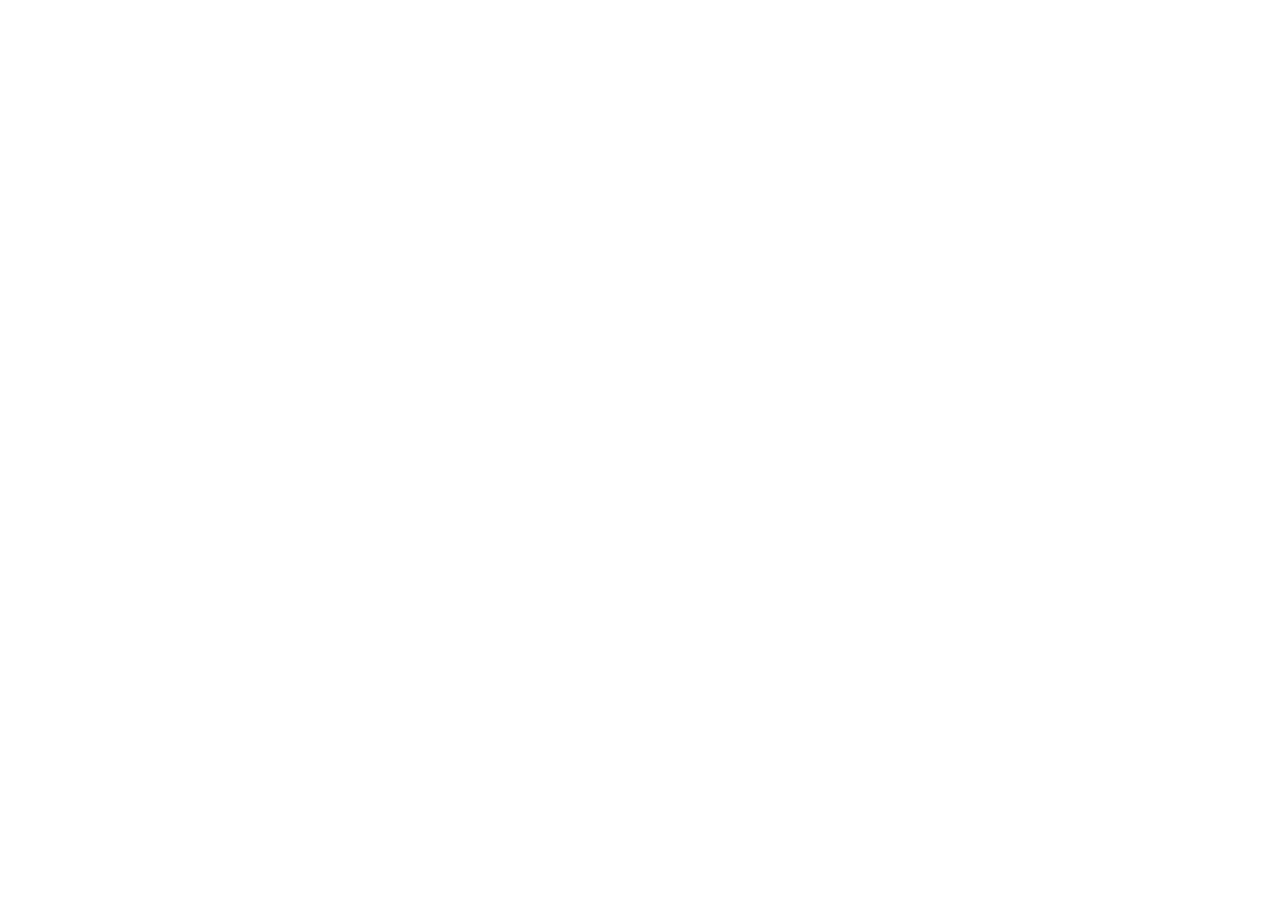
==== index.html @ 3a43a958 "Init : création du dépôt, arborescence des fichiers et structure HTML de base" ====
<!DOCTYPE html>
<html lang="fr">
<head> 
<meta charset="UTF-8"> 
<meta name="viewport" content="width=device-width, initial-scale=1.0"> 
<title>AfriTalent — Accueil</title> 
<!-- Bootstrap 5 via CDN : feuille de style --> 
<link 
href="https://cdn.jsdelivr.net/npm/bootstrap@5.3.0/dist/css/bootstrap.min.css" 
rel="stylesheet"> 
<!-- Votre feuille de style personnelle --> 
<link rel="stylesheet" href="css/style.css">
</head>
<body> 
<!-- Le contenu de la page sera ajoute ici --> 
<!-- Bootstrap 5 via CDN : script JavaScript --> 
<script 
src="https://cdn.jsdelivr.net/npm/bootstrap@5.3.0/dist/js/bootstrap.bundle.min.js"
></script> 
<!-- Votre script JavaScript --> 
<script src="js/main.js"></script>
</body>
</html>
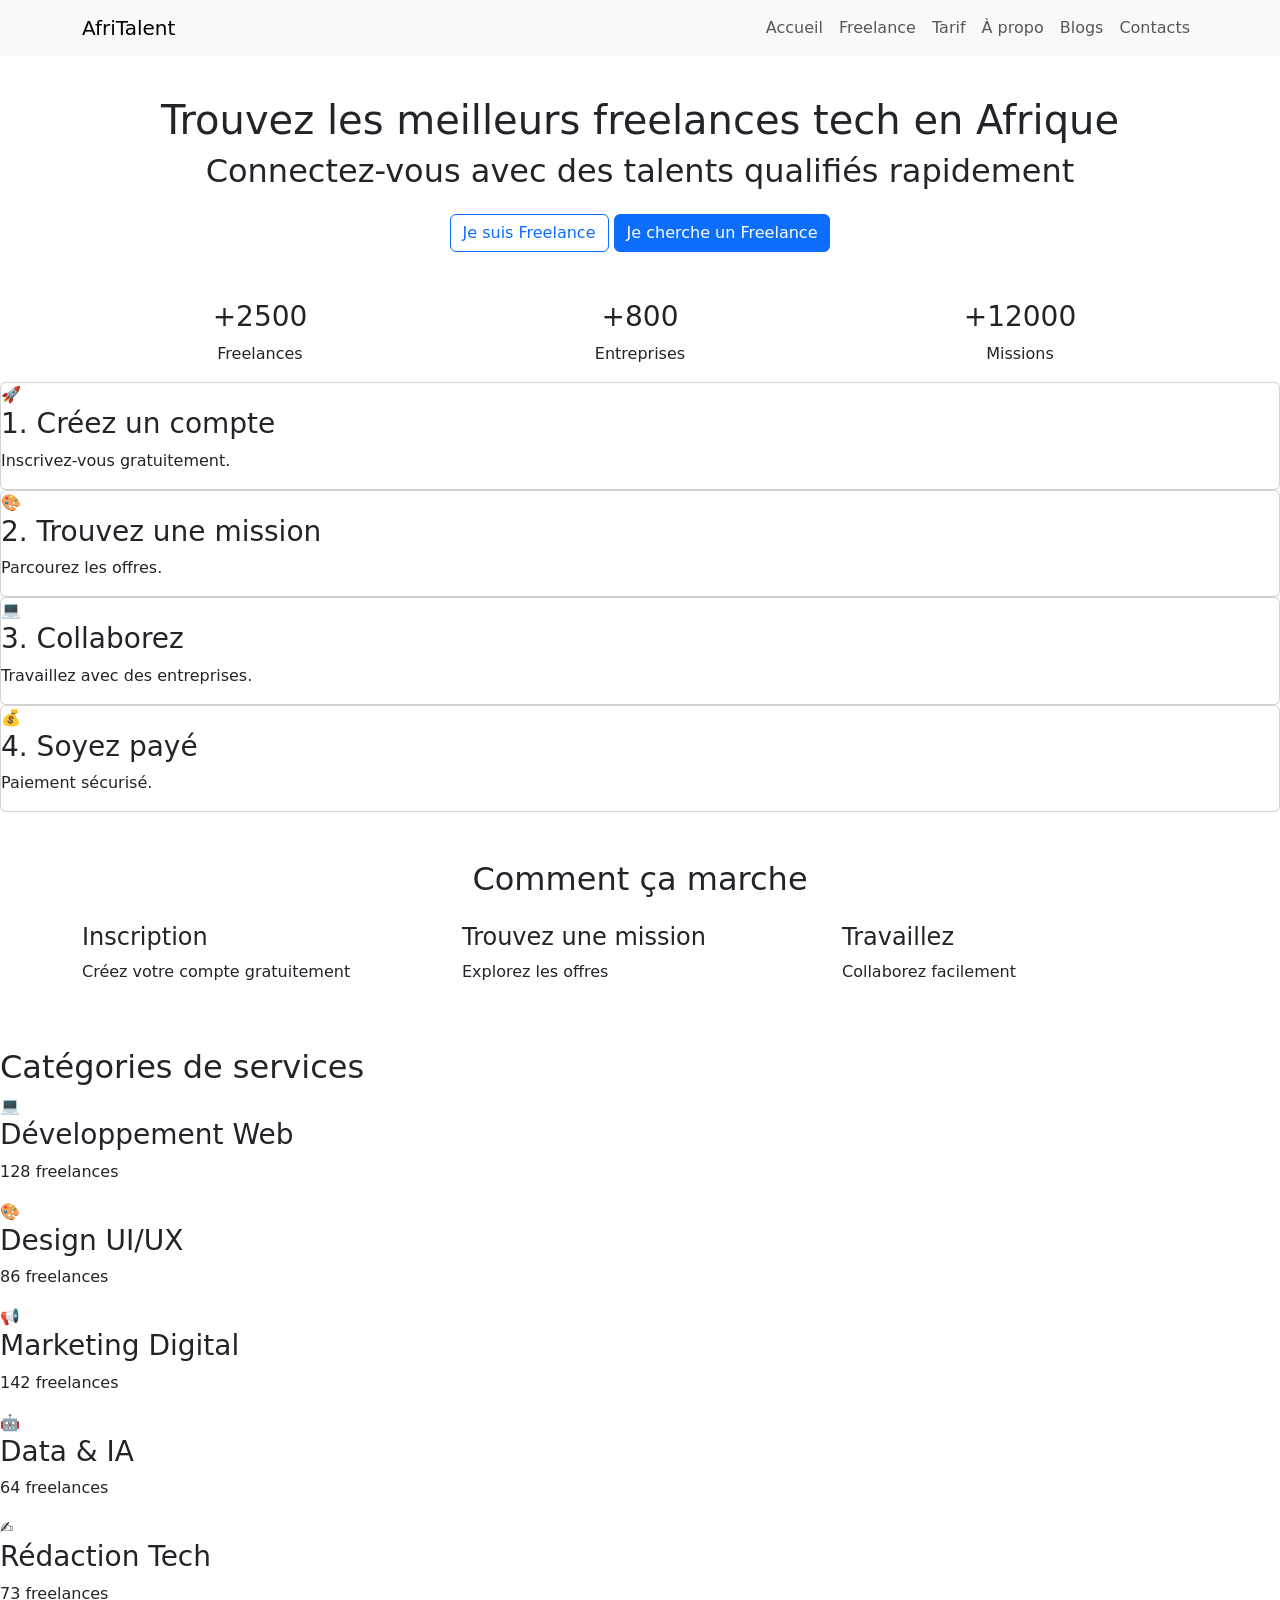
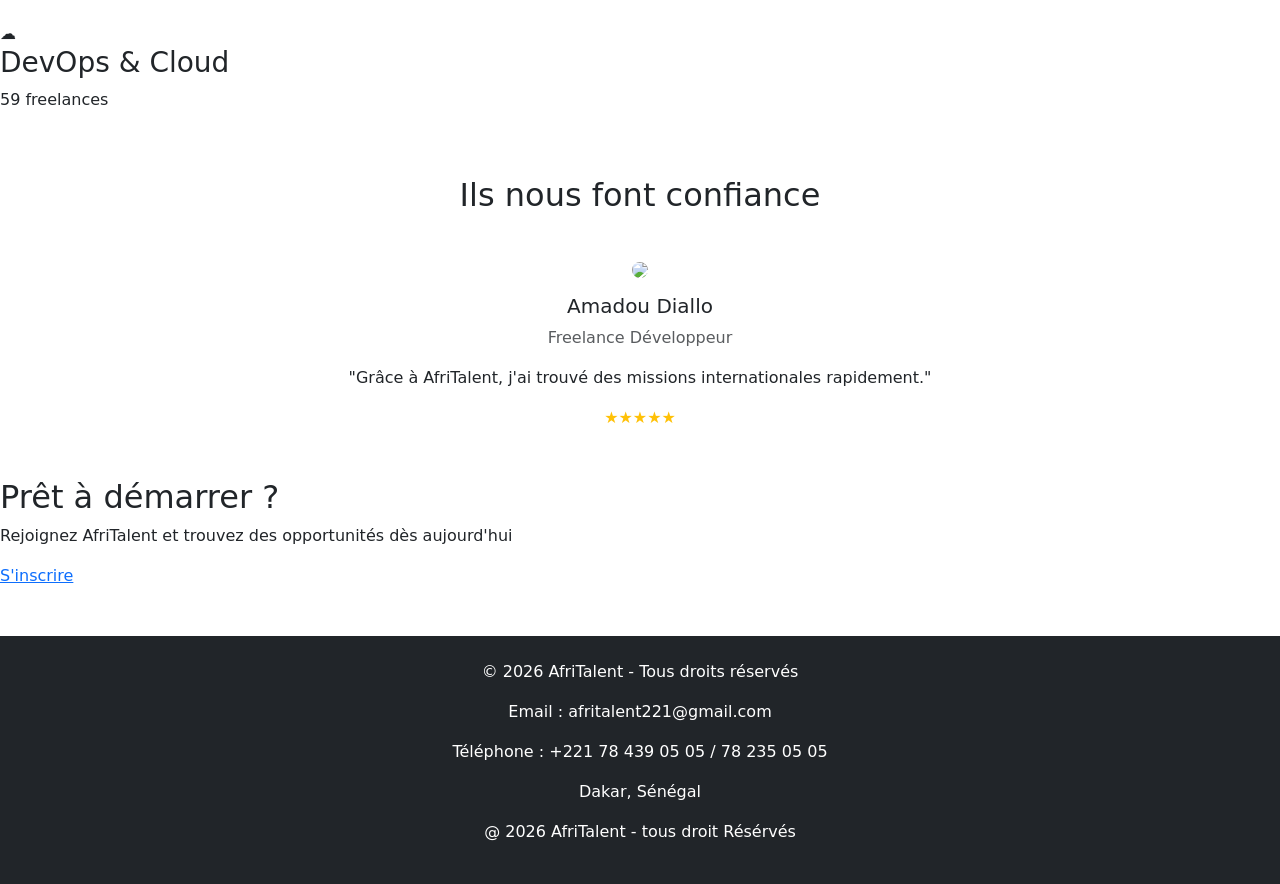
==== commit 9e6ba32a: "HTML : structure complète des 5 pages avec sections et contenu texte" ====
--- a/index.html
+++ b/index.html
@@ -13,6 +13,246 @@
 </head>
 <body> 
 <!-- Le contenu de la page sera ajoute ici --> 
+    <!-- HEADER -->
+    <header>
+        <nav class="navbar navbar-expand-lg navbar-light bg-light fixed-top">
+            <div class="container">
+                <a class="navbar-brand" href="index.html">AfriTalent</a>
+
+                <button class="navbar-toggler" type="button" data-bs-toggle="collapse" data-bs-target="#menu">
+                    <span class="navbar-toggler-icon"></span>
+                </button>
+
+                <div class="collapse navbar-collapse" id="menu">
+                    <ul class="navbar-nav ms-auto">
+                        <li class="nav-item"><a class="nav-link" href="index.html">Accueil</a></li>
+                        <li class="nav-item"><a class="nav-link" href="freelances.html">Freelance</a></li>
+                        <li class="nav-item"><a class="nav-link" href="tarifs.html">Tarif</a></li>
+                        <li class="nav-item"><a class="nav-link" href="about.html">À propo</a></li>
+                        <li class="nav-item"><a class="nav-link" href="">Blogs</a></li>
+                        <li class="nav-item"><a class="nav-link" href="contact.html">Contacts</a></li>
+                    </ul>
+                </div>
+            </div>
+        </nav>
+    </header>
+
+ 
+    <!-- MAIN -->
+     <!-- MAIN -->
+<main class="mt-5 pt-5">
+
+            <!-- HERO -->
+            <section class="hero text-center">
+            <div class="container">
+
+            <h1>Trouvez les meilleurs freelances tech en Afrique</h1>
+            <h2>Connectez-vous avec des talents qualifiés rapidement</h2>
+
+            <div class="mt-4">
+            <button class="btn btn-outline-primary">Je suis Freelance</button>
+            <button class="btn btn-primary">Je cherche un Freelance</button>
+            </div>
+
+            <!-- Compteurs -->
+            <div class="row mt-5">
+            <div class="col">
+            <h3 class="counter" data-target="2500">+2500</h3>
+            <p>Freelances</p>
+            </div>
+
+            <div class="col">
+            <h3 class="counter" data-target="800">+800</h3>
+            <p>Entreprises</p>
+            </div>
+
+            <div class="col">
+            <h3 class="counter" data-target="12000">+12000</h3>
+            <p>Missions</p>
+            </div>
+            </div>
+
+            </div>
+            </section>
+
+<section class="bento-grid">
+    
+                <div class="card card-1">
+                    
+                    <div class="icon">🚀</div>
+                    <h3>1. Créez un compte</h3>
+                    <p>Inscrivez-vous gratuitement.</p>
+                </div>
+
+                <div class="card card-2">
+                    <div class="icon">🎨</div>
+                    <h3>2. Trouvez une mission</h3>
+                    <p>Parcourez les offres.</p>
+                </div>
+
+                <div class="card card-3">
+                    <div class="icon">💻</div>
+                    <h3>3. Collaborez</h3>
+                    <p>Travaillez avec des entreprises.</p>
+                </div>
+
+                <div class="card card-4">
+                    <div class="icon">💰</div>
+                    <h3>4. Soyez payé</h3>
+                    <p>Paiement sécurisé.</p>
+                </div>
+
+                </section>
+
+<!-- COMMENT ÇA MARCHE -->
+<section class="container py-5">
+<h2 class="text-center mb-4">Comment ça marche</h2>
+         
+                        <div class="row">
+                            <div class="col-md-4">
+                            <h4>Inscription</h4>
+                            <p>Créez votre compte gratuitement</p>
+                        </div>
+
+                        <div class="col-md-4">
+                            <h4>Trouvez une mission</h4>
+                            <p>Explorez les offres</p>
+                        </div>
+
+                        <div class="col-md-4">
+                            <h4>Travaillez</h4>
+                            <p>Collaborez facilement</p>
+                        </div>
+                            </div>
+                            </section>
+                                        
+                            </main>
+
+                            <!-- Catégorie -->
+        <section class="categories">
+                <h2>Catégories de services</h2>
+                <div class="cards">
+
+                    <div class="card-services">
+                    <div class="icon">💻</div>
+                    <h3>Développement Web</h3>
+                    <p>128 freelances</p>
+                    </div>
+
+                    <div class="card-services">
+                    <div class="icon">🎨</div>
+                    <h3>Design UI/UX</h3>
+                    <p>86 freelances</p>
+                    </div>
+
+                    <div class="card-services">
+                    <div class="icon">📢</div>
+                    <h3>Marketing Digital</h3>
+                    <p>142 freelances</p>
+                    </div>
+
+                    <div class="card-services">
+                    <div class="icon">🤖</div>
+                    <h3>Data & IA</h3>
+                    <p>64 freelances</p>
+                    </div>
+
+                <div class="card-services">
+                        <div class="icon">✍️</div>
+                    <h3>Rédaction Tech</h3>
+                    <p>73 freelances</p>
+                    </div>
+
+                <div class="card-services">
+                    <div class="icon">☁️</div>
+                    <h3>DevOps & Cloud</h3>
+                    <p>59 freelances</p>
+                    </div>
+
+                </div>
+</section>
+
+            <section class="container py-5">
+  <h2 class="text-center mb-5">Ils nous font confiance</h2>
+
+  <div id="carouselTemoignages" class="carousel slide" data-bs-ride="carousel">
+
+    <div class="carousel-inner">
+
+      <!-- Témoignage 1 -->
+      <div class="carousel-item active text-center">
+        <img src="https://randomuser.me/api/portraits/men/32.jpg" class="rounded-circle mb-3" width="80">
+        <h5>Amadou Diallo</h5>
+        <p class="text-muted">Freelance Développeur</p>
+
+        <p>"Grâce à AfriTalent, j'ai trouvé des missions internationales rapidement."</p>
+
+        <div class="stars text-warning">
+          ★★★★★
+        </div>
+      </div>
+
+      <!-- Témoignage 2 -->
+       
+      <div class="carousel-item text-center">
+        <img src="https://randomuser.me/api/portraits/women/44.jpg" class="rounded-circle mb-3" width="80">
+        <h5>Fatou Ndiaye</h5>
+        <p class="text-muted">CEO Startup</p>
+
+        <p>"Une plateforme simple et efficace pour recruter des talents qualifiés."</p>
+
+        <div class="stars text-warning">
+          ★★★★☆
+        </div>
+      </div>
+
+        <!-- Témoignage 3 -->
+      <div class="carousel-item text-center">
+        <img src="https://randomuser.me/api/portraits/men/65.jpg" class="rounded-circle mb-3" width="80">
+        <h5>Ibrahim Sow</h5>
+        <p class="text-muted">Designer UI/UX</p>
+
+        <p>"J'ai pu collaborer avec des entreprises sérieuses et développer mon réseau."</p>
+
+        <div class="stars text-warning">
+          ★★★★★
+        </div>
+      </div>
+
+    </div>
+
+   
+  </div>
+
+    
+</section>
+
+    
+
+            <section class="cta">
+  <div class="contenu">
+    <h2>Prêt à démarrer ?</h2>
+    <p>Rejoignez AfriTalent et trouvez des opportunités dès aujourd'hui</p>
+    <a href="#" class="btn-cta">S'inscrire</a>
+  </div>
+</section>
+
+
+    <!-- FOOTER -->
+    <footer class="bg-dark text-white mt-5 p-4 text-center">
+        <p>© 2026 AfriTalent - Tous droits réservés</p>
+        <div class="container footer-container">
+        	<P>Email : afritalent221@gmail.com</P>
+        	<P>Téléphone : +221 78 439 05 05 / 78 235 05 05</P>
+        	<P>Dakar, Sénégal</P>
+        	<P>@ 2026 AfriTalent - tous droit Résérvés</P>
+        </div>              
+        </footer>
+
+          <!-- Bootstrap JS -->
+    <script src="https://cdn.jsdelivr.net/npm/bootstrap@5.3.0/dist/js/bootstrap.bundle.min.js"></script>
+
+
 <!-- Bootstrap 5 via CDN : script JavaScript --> 
 <script 
 src="https://cdn.jsdelivr.net/npm/bootstrap@5.3.0/dist/js/bootstrap.bundle.min.js"
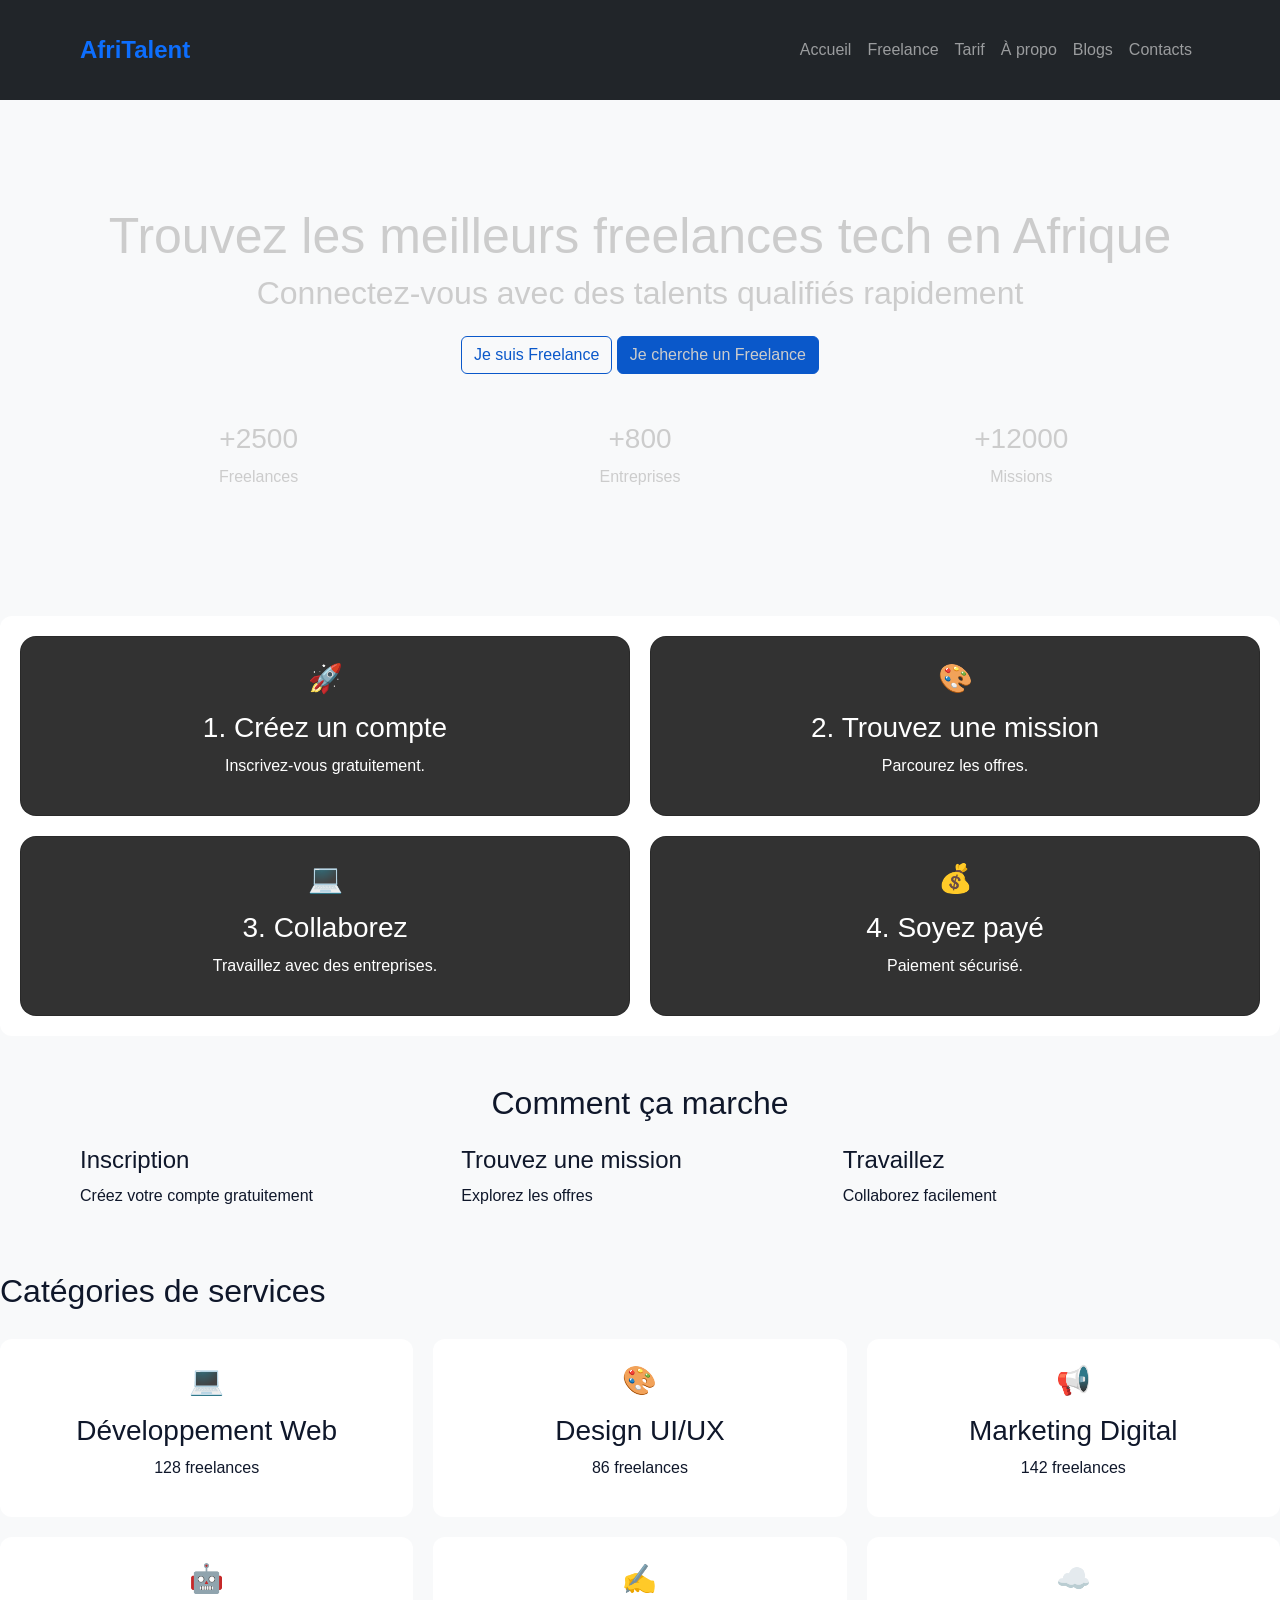
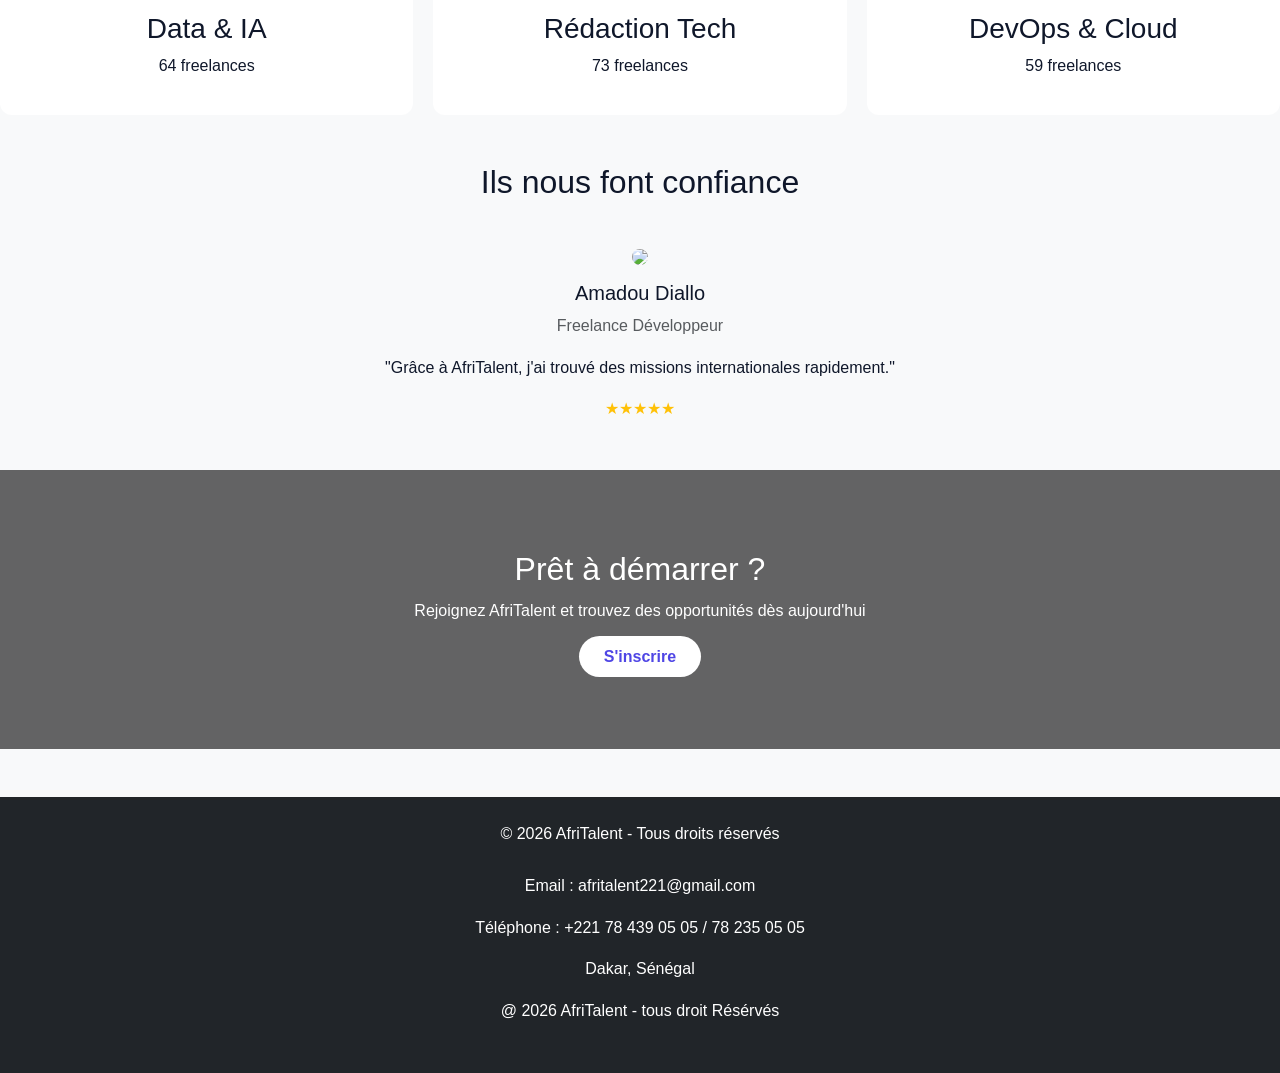
==== commit d7d3556b: "CSS : responsive design mobile et tablette, media queries" ====
--- a/index.html
+++ b/index.html
@@ -15,13 +15,18 @@
 <!-- Le contenu de la page sera ajoute ici --> 
     <!-- HEADER -->
     <header>
-        <nav class="navbar navbar-expand-lg navbar-light bg-light fixed-top">
+        <nav class="navbar navbar-expand-lg navbar-dark bg-dark fixed-top">
             <div class="container">
-                <a class="navbar-brand" href="index.html">AfriTalent</a>
-
-                <button class="navbar-toggler" type="button" data-bs-toggle="collapse" data-bs-target="#menu">
+                <a class="navbar-brand" href="#">AfriTalent</a>
+                    
+               <button class="navbar-toggler"
+                        type="button"
+                        data-bs-toggle="collapse"
+                        data-bs-target="#menu">
+
                     <span class="navbar-toggler-icon"></span>
-                </button>
+
+                </button> 
 
                 <div class="collapse navbar-collapse" id="menu">
                     <ul class="navbar-nav ms-auto">
@@ -38,12 +43,14 @@
     </header>
 
  
-    <!-- MAIN -->
+   
      <!-- MAIN -->
 <main class="mt-5 pt-5">
-
+    
             <!-- HERO -->
             <section class="hero text-center">
+               <section class="hero1">
+                <div class="banner">
             <div class="container">
 
             <h1>Trouvez les meilleurs freelances tech en Afrique</h1>
@@ -73,10 +80,12 @@
             </div>
 
             </div>
+        </section>
+        </div>
             </section>
 
 <section class="bento-grid">
-    
+       
                 <div class="card card-1">
                     
                     <div class="icon">🚀</div>
--- a/css/style.css
+++ b/css/style.css
@@ -0,0 +1,298 @@
+/* 1. Variables */
+:root {
+  --color-primary: #0d6efd;
+  --color-secondary: #6c757d;
+  --color-dark: #0f172a;
+  --color-light: #f8f9fa;
+  --color-accent: #22c55e;
+
+  --font-title: 'Poppins', sans-serif;
+  --font-body: 'Inter', sans-serif;
+
+  --spacing: 1rem;
+  --radius: 12px;
+  --transition: all 0.3s ease;
+}
+
+/* 2. Reset */
+* {
+  margin: 0;
+  padding: 0;
+  box-sizing: border-box;
+}
+
+/* 3. Base (body, textes) */
+body {
+  font-family: var(--font-body);
+  background-color: var(--color-light);
+  color: var(--color-dark);
+  line-height: 1.6;
+  
+}
+
+h1, h2, h3 {
+  font-family: var(--font-title);
+  
+}
+
+ /* 4. Navbar  */
+ .navbar {
+  transition: var(--transition);
+  padding: 1rem 2rem;
+}
+.navbar .navbar-brand {
+  font-size: 1.5rem;
+  font-weight: bold;
+  color: var(--color-primary);
+}
+
+.hero1 {
+  background-image: url('https://images.unsplash.com/photo-1521737604893-d14cc237f11d');
+  padding: 100px 20px;
+  background-size: cover;
+  background-position: center;
+  position: relative;
+  text-align: center;
+  color: white;
+  filter: brightness(80%);
+}
+.banner h1 {
+   color: white;
+    font-size: 50px;
+}
+/* Section avec image de fond */
+.cta {
+  background-image: url('https://images.unsplash.com/photo-1521737604893-d14cc237f11d');
+  background-size: cover;
+  background-position: center;
+  padding: 80px 20px;
+  position: relative;
+  text-align: center;
+  color: white;
+}
+
+/* Overlay sombre pour lire le texte */
+.cta::before {
+  content: "";
+  position: absolute;
+  top: 0;
+  left: 0;
+  width: 100%;
+  height: 100%;
+  background: rgba(0,0,0,0.6);
+}
+
+/* Contenu au-dessus de l’overlay */
+.contenu {
+  position: relative;
+  z-index: 1;
+}
+
+/* Titre */
+.cta h2 {
+  font-size: 2rem;
+  margin-bottom: 10px;
+}
+
+/* Texte */
+.cta p {
+  margin-bottom: 20px;
+}
+
+/* Bouton */
+.btn-cta {
+  background: white;
+  color: #4f46e5;
+  padding: 12px 25px;
+  text-decoration: none;
+  border-radius: 30px;
+  font-weight: bold;
+  transition: 0.3s;
+}
+
+.histoire{
+  display: flex;
+  justify-content: space-between;
+  align-items: center;
+  gap: 40px;
+  padding: 40px;
+}
+.texte{
+  width: 50%;
+}
+.col-md-6 {
+  width: 50%;
+  height: auto;
+  top: 0;
+  left: 0;
+  border-radius: 15px;
+}
+
+/* Effet au survol */
+.btn-cta:hover {
+  background: #4f46e5;
+  color: white;
+}
+.card:hover {
+  box-shadow: 
+    0 0 10px rgba(0, 0, 0, 0.5),
+    0 0 20px rgba(0, 0, 0, 0.4),
+    0 0 40px rgba(0, 0, 0, 0.3);
+}
+  
+/* Bento Grid */
+
+
+.bento-grid {
+  display: grid;
+  grid-template-columns: repeat(4, 1fr);
+  grid-auto-rows: 180px;
+  gap: 20px;
+  padding: 40px;
+  text-align: center;
+  padding: 20px;
+  background: white;
+  border-radius: 12px;
+  flex: 1 1 30%;     
+  flex-wrap: wrap;   
+}
+
+.bento-grid-1 {
+  display: grid;
+  grid-template-columns: repeat(6, 1fr);
+  grid-auto-rows: 180px;
+  gap: 20px;
+  padding: 40px;
+  text-align: center;
+  padding: 20px;
+  background: white;
+  border-radius: 12px;
+  flex: 1 1 30%;     
+  gap: 20px;
+  flex-wrap: wrap;   
+}
+
+/* Base card */
+.card {
+  background: #323232;
+  color: rgb(255, 255, 255);
+  border-radius: 16px;
+  padding: 20px;
+  position: relative;
+  overflow: hidden;
+  display: flex;
+  flex-direction: column;
+  justify-content: center;
+  
+}
+
+
+/* Icon */
+.icon {
+  font-size: 28px;
+  margin-bottom: 10px;
+}
+
+/* --- Bento layout (asymétrie) --- */
+.card-1 {
+  grid-column: span 2;
+}
+
+.card-2 {
+  grid-column: span 2;
+}
+
+.card-3 {
+  grid-column: span 2;
+}
+
+.card-4 {
+  grid-column: span 2;
+}
+.card-5{
+  grid-column: span 2;
+  background:#323232;
+  color: white;
+  border-radius:16px;
+  padding: 20px;
+  
+}
+  
+
+.card-6{
+  grid-column: span 2;
+  background:#323232;
+  color: white;
+  border-radius:16px;
+  padding: 20px;
+}
+
+.card-5:hover{
+  box-shadow: 
+    0 0 10px rgba(0, 0, 0, 0.5),
+    0 0 20px rgba(0, 0, 0, 0.4),
+    0 0 40px rgba(0, 0, 0, 0.3);
+}
+.card-6:hover{
+  box-shadow: 
+    0 0 10px rgba(0, 0, 0, 0.5),
+    0 0 20px rgba(0, 0, 0, 0.4),
+    0 0 40px rgba(0, 0, 0, 0.3);
+}
+
+
+
+.card-services:hover {
+ transform: translateY(-5px); /* effet de levée */
+  box-shadow: 0 15px 30px rgba(18, 2, 2, 0.4);
+  
+}
+.card-services {
+  text-align: center;
+  padding: 20px;
+  background: white;
+  border-radius: 12px;
+
+  flex: 1 1 30%;           
+}
+.categories{
+   display: flex;
+  gap: 20px;
+  flex-wrap: wrap;
+}
+.cards{
+  display: flex;           
+  gap: 20px;
+  flex-wrap: wrap;
+}
+
+
+button {
+  background-color: gray;
+  color: white;
+}
+
+button:hover {
+  background-color: rgb(7, 91, 128);
+}
+
+/* Mobile */
+@media screen and (max-width: 767px) {
+    .container {
+        padding: 30px;
+    }
+}
+
+/* Tablette */
+@media screen and (min-width: 768px) and (max-width: 1199px) {
+    .container {
+        padding: 30px;
+    }  
+}
+
+/* Desktop */
+@media screen and (min-width: 1200px) {
+    .container {
+        padding: 10px;
+    }
+}
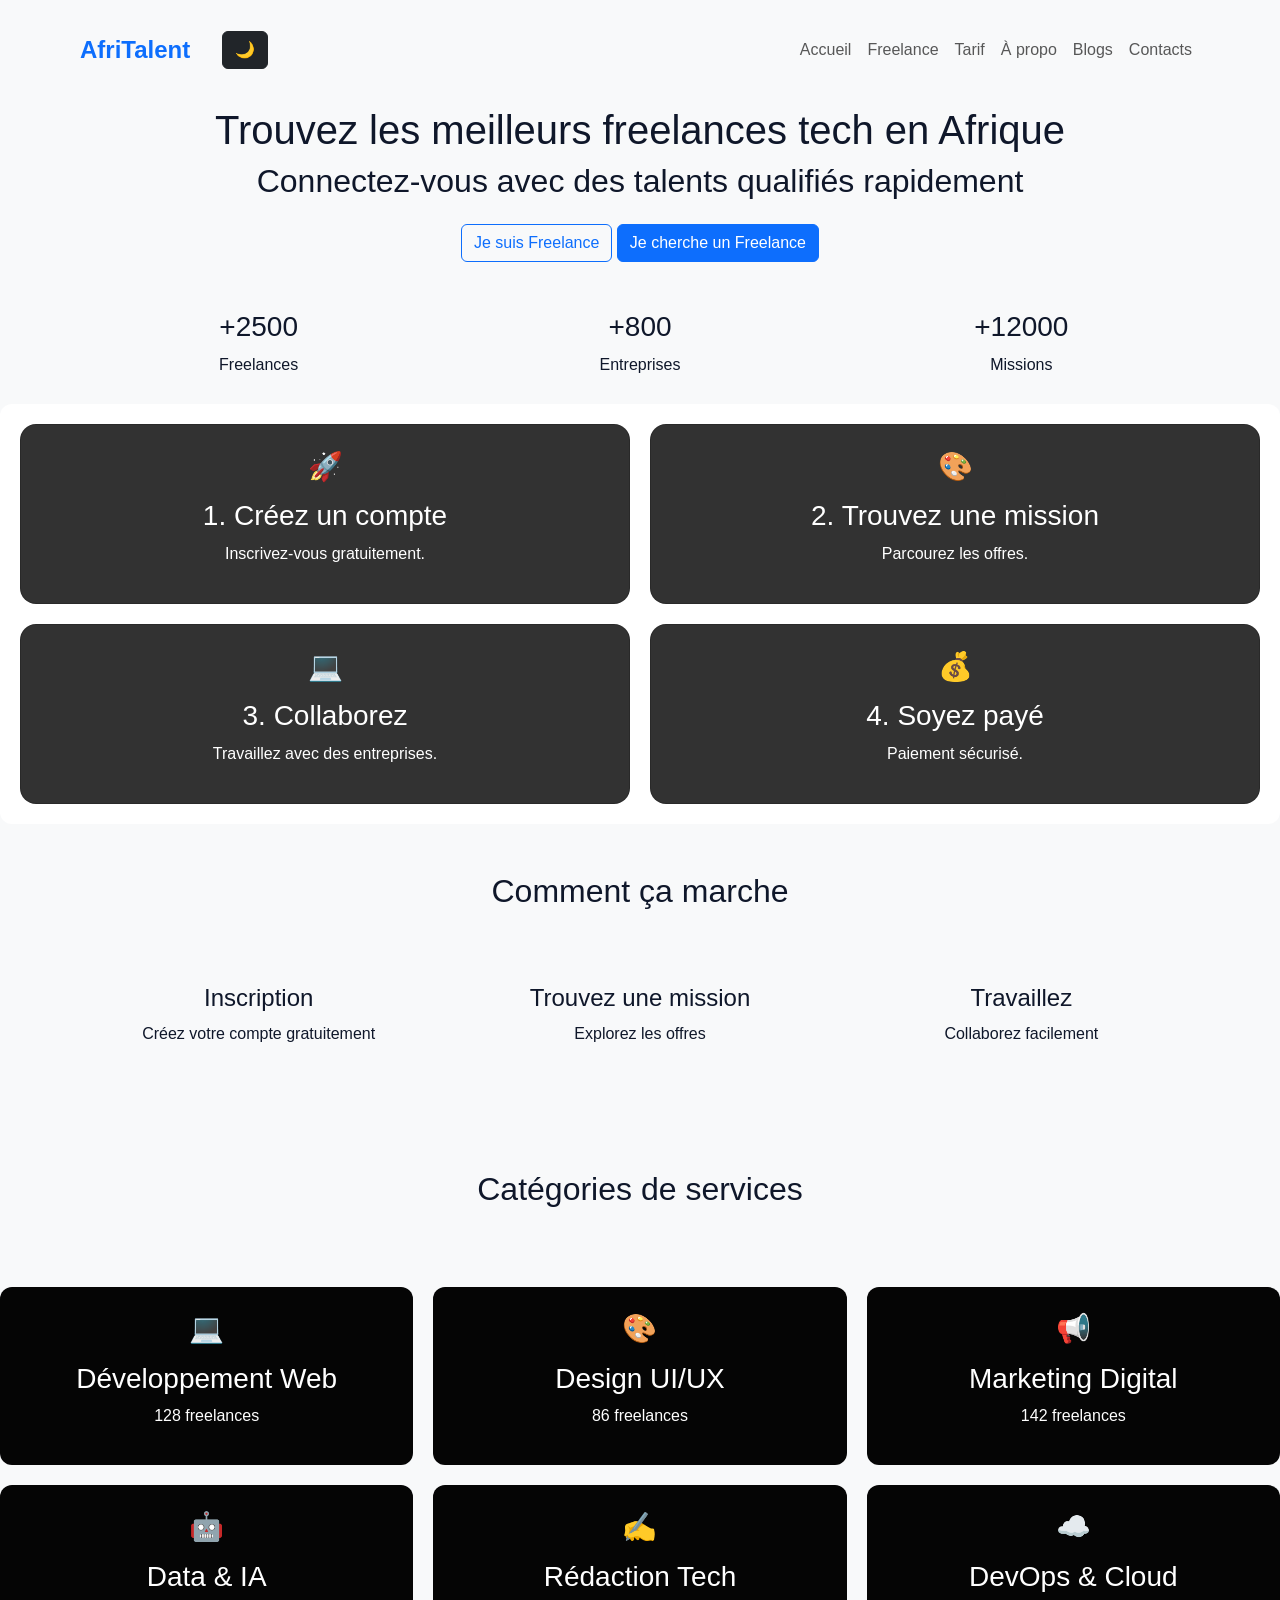
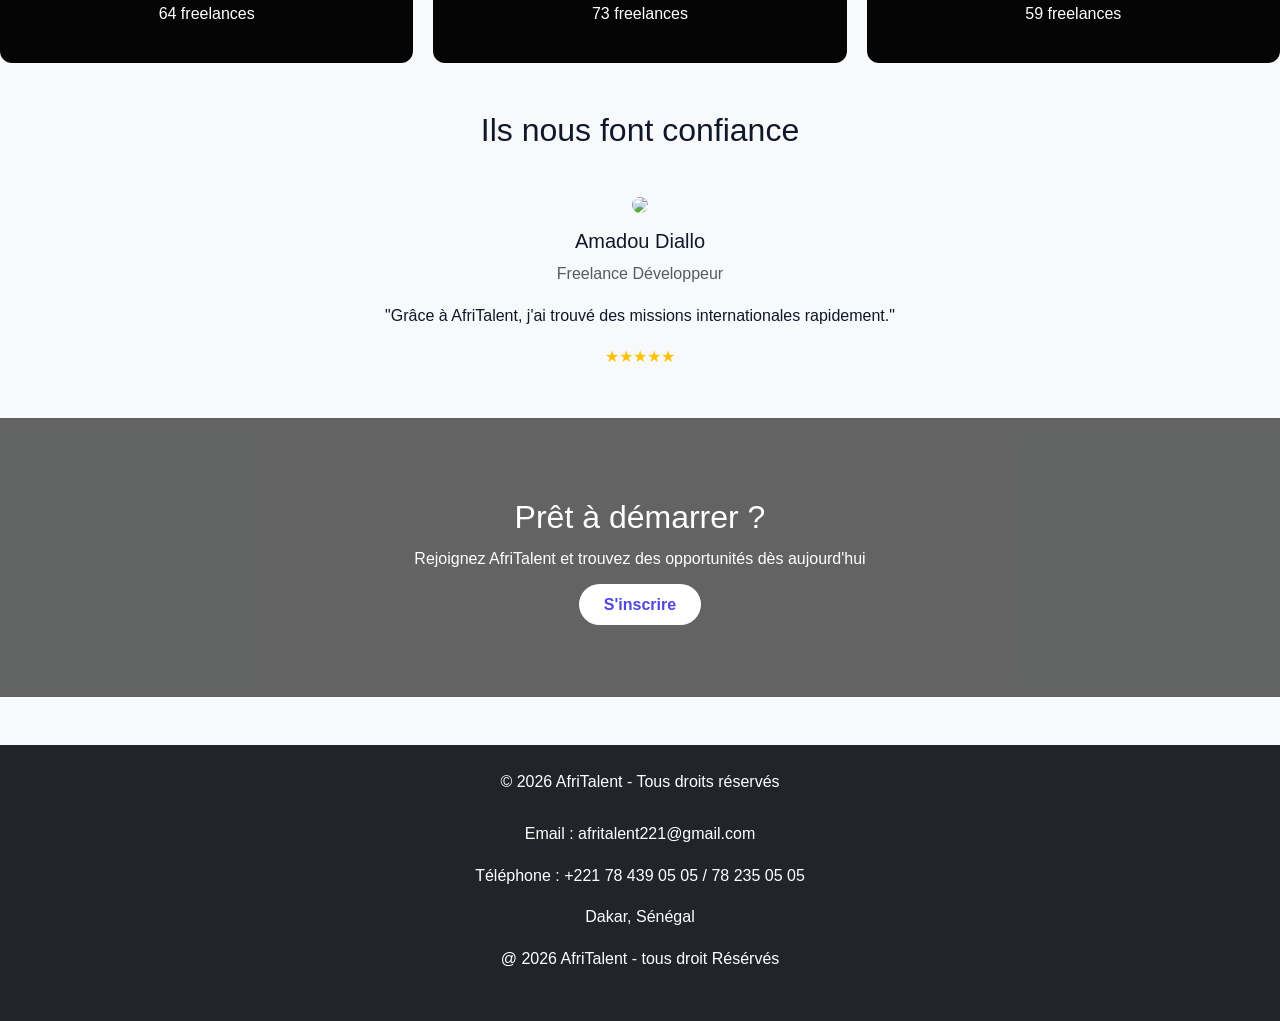
==== commit e8b7e6f9: "JS : dark mode avec localStorage, navbar dynamique au scroll" ====
--- a/index.html
+++ b/index.html
@@ -15,7 +15,7 @@
 <!-- Le contenu de la page sera ajoute ici --> 
     <!-- HEADER -->
     <header>
-        <nav class="navbar navbar-expand-lg navbar-dark bg-dark fixed-top">
+        <nav class="navbar navbar-expand-lg navbar-light bg-light fixed-top">
             <div class="container">
                 <a class="navbar-brand" href="#">AfriTalent</a>
                     
@@ -27,7 +27,9 @@
                     <span class="navbar-toggler-icon"></span>
 
                 </button> 
-
+                <button id="theme-toggle" class="btn btn-dark ms-3">
+                    🌙
+                </button>
                 <div class="collapse navbar-collapse" id="menu">
                     <ul class="navbar-nav ms-auto">
                         <li class="nav-item"><a class="nav-link" href="index.html">Accueil</a></li>
@@ -49,8 +51,7 @@
     
             <!-- HERO -->
             <section class="hero text-center">
-               <section class="hero1">
-                <div class="banner">
+               
             <div class="container">
 
             <h1>Trouvez les meilleurs freelances tech en Afrique</h1>
@@ -80,8 +81,7 @@
             </div>
 
             </div>
-        </section>
-        </div>
+       
             </section>
 
 <section class="bento-grid">
@@ -116,7 +116,7 @@
 <!-- COMMENT ÇA MARCHE -->
 <section class="container py-5">
 <h2 class="text-center mb-4">Comment ça marche</h2>
-         
+    <section style="height:50px;"></section>         
                         <div class="row">
                             <div class="col-md-4">
                             <h4>Inscription</h4>
@@ -136,10 +136,14 @@
                             </section>
                                         
                             </main>
-
+                            <section style="height:50px;"></section>
                             <!-- Catégorie -->
         <section class="categories">
-                <h2>Catégories de services</h2>
+            <div class="container text-center">  
+                <h2 class="mb-5">
+                    Catégories de services
+                </h2>
+            </div> 
                 <div class="cards">
 
                     <div class="card-services">
@@ -245,7 +249,7 @@
     <a href="#" class="btn-cta">S'inscrire</a>
   </div>
 </section>
-
+    
 
     <!-- FOOTER -->
     <footer class="bg-dark text-white mt-5 p-4 text-center">
@@ -257,15 +261,11 @@
         	<P>@ 2026 AfriTalent - tous droit Résérvés</P>
         </div>              
         </footer>
+         <button id="topBtn">↑</button>
 
           <!-- Bootstrap JS -->
     <script src="https://cdn.jsdelivr.net/npm/bootstrap@5.3.0/dist/js/bootstrap.bundle.min.js"></script>
 
-
-<!-- Bootstrap 5 via CDN : script JavaScript --> 
-<script 
-src="https://cdn.jsdelivr.net/npm/bootstrap@5.3.0/dist/js/bootstrap.bundle.min.js"
-></script> 
 <!-- Votre script JavaScript --> 
 <script src="js/main.js"></script>
 </body>
--- a/css/style.css
+++ b/css/style.css
@@ -37,8 +37,12 @@
 
  /* 4. Navbar  */
  .navbar {
-  transition: var(--transition);
+  /* transition: var(--transition); */
   padding: 1rem 2rem;
+  transition: 0.3s;
+  background-color: transparent;
+  
+ 
 }
 .navbar .navbar-brand {
   font-size: 1.5rem;
@@ -46,20 +50,15 @@
   color: var(--color-primary);
 }
 
-.hero1 {
-  background-image: url('https://images.unsplash.com/photo-1521737604893-d14cc237f11d');
-  padding: 100px 20px;
-  background-size: cover;
-  background-position: center;
-  position: relative;
-  text-align: center;
-  color: white;
-  filter: brightness(80%);
-}
-.banner h1 {
-   color: white;
-    font-size: 50px;
-}
+.navbar.scrolled{
+  background-color: black;
+  box-shadow: 0 2px 10px rgba(0,0,0,0.3);
+  padding: 5px 0;
+}
+
+
+
+
 /* Section avec image de fond */
 .cta {
   background-image: url('https://images.unsplash.com/photo-1521737604893-d14cc237f11d');
@@ -82,6 +81,10 @@
   background: rgba(0,0,0,0.6);
 }
 
+.col-md-4 {
+ text-align: center;
+}
+
 /* Contenu au-dessus de l’overlay */
 .contenu {
   position: relative;
@@ -183,6 +186,7 @@
   display: flex;
   flex-direction: column;
   justify-content: center;
+  text-align: center;
   
 }
 
@@ -250,16 +254,21 @@
 .card-services {
   text-align: center;
   padding: 20px;
-  background: white;
+  background: rgb(5, 5, 5);
   border-radius: 12px;
-
+  color: rgb(255, 255, 255);
   flex: 1 1 30%;           
 }
 .categories{
-   display: flex;
+  display: flex;
   gap: 20px;
   flex-wrap: wrap;
-}
+  
+}
+/* .services-section{ 
+    text-align: center;
+    margin: 0 auto;
+} */
 .cards{
   display: flex;           
   gap: 20px;
@@ -295,4 +304,31 @@
     .container {
         padding: 10px;
     }
+}
+
+.dark-mode{
+    background-color: #121212;
+    color: white;
+}
+
+/* Bouton retour en haut */
+#topBtn{
+  position: fixed;
+  bottom: 20px;
+  right: 20px;
+  background-color: black;
+  color: white;
+  border: none;
+  padding: 12px 16px;
+  border-radius: 50%;
+  cursor: pointer;
+  display: none;
+  transition: 0.3s;
+  z-index: 999;
+}
+
+
+/* Effet hover */
+#topBtn:hover{
+  background-color: #333;
 }
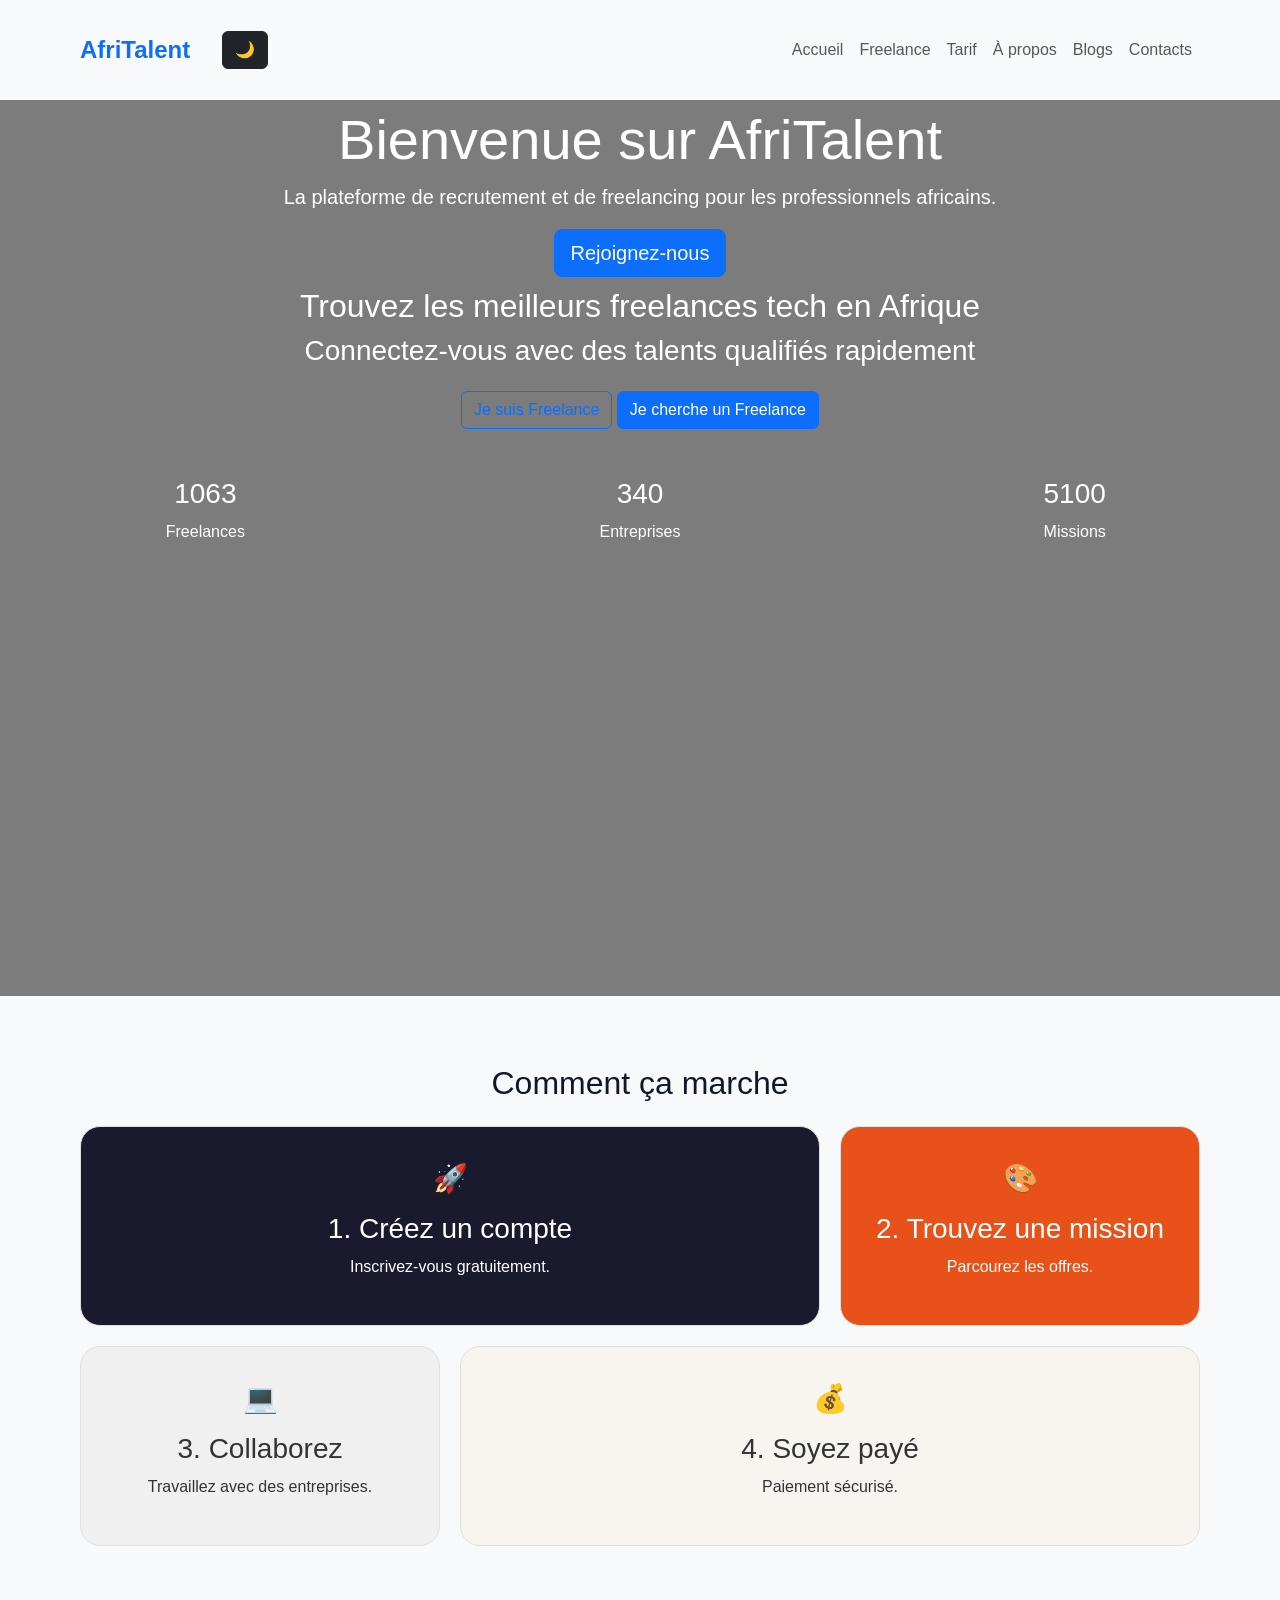
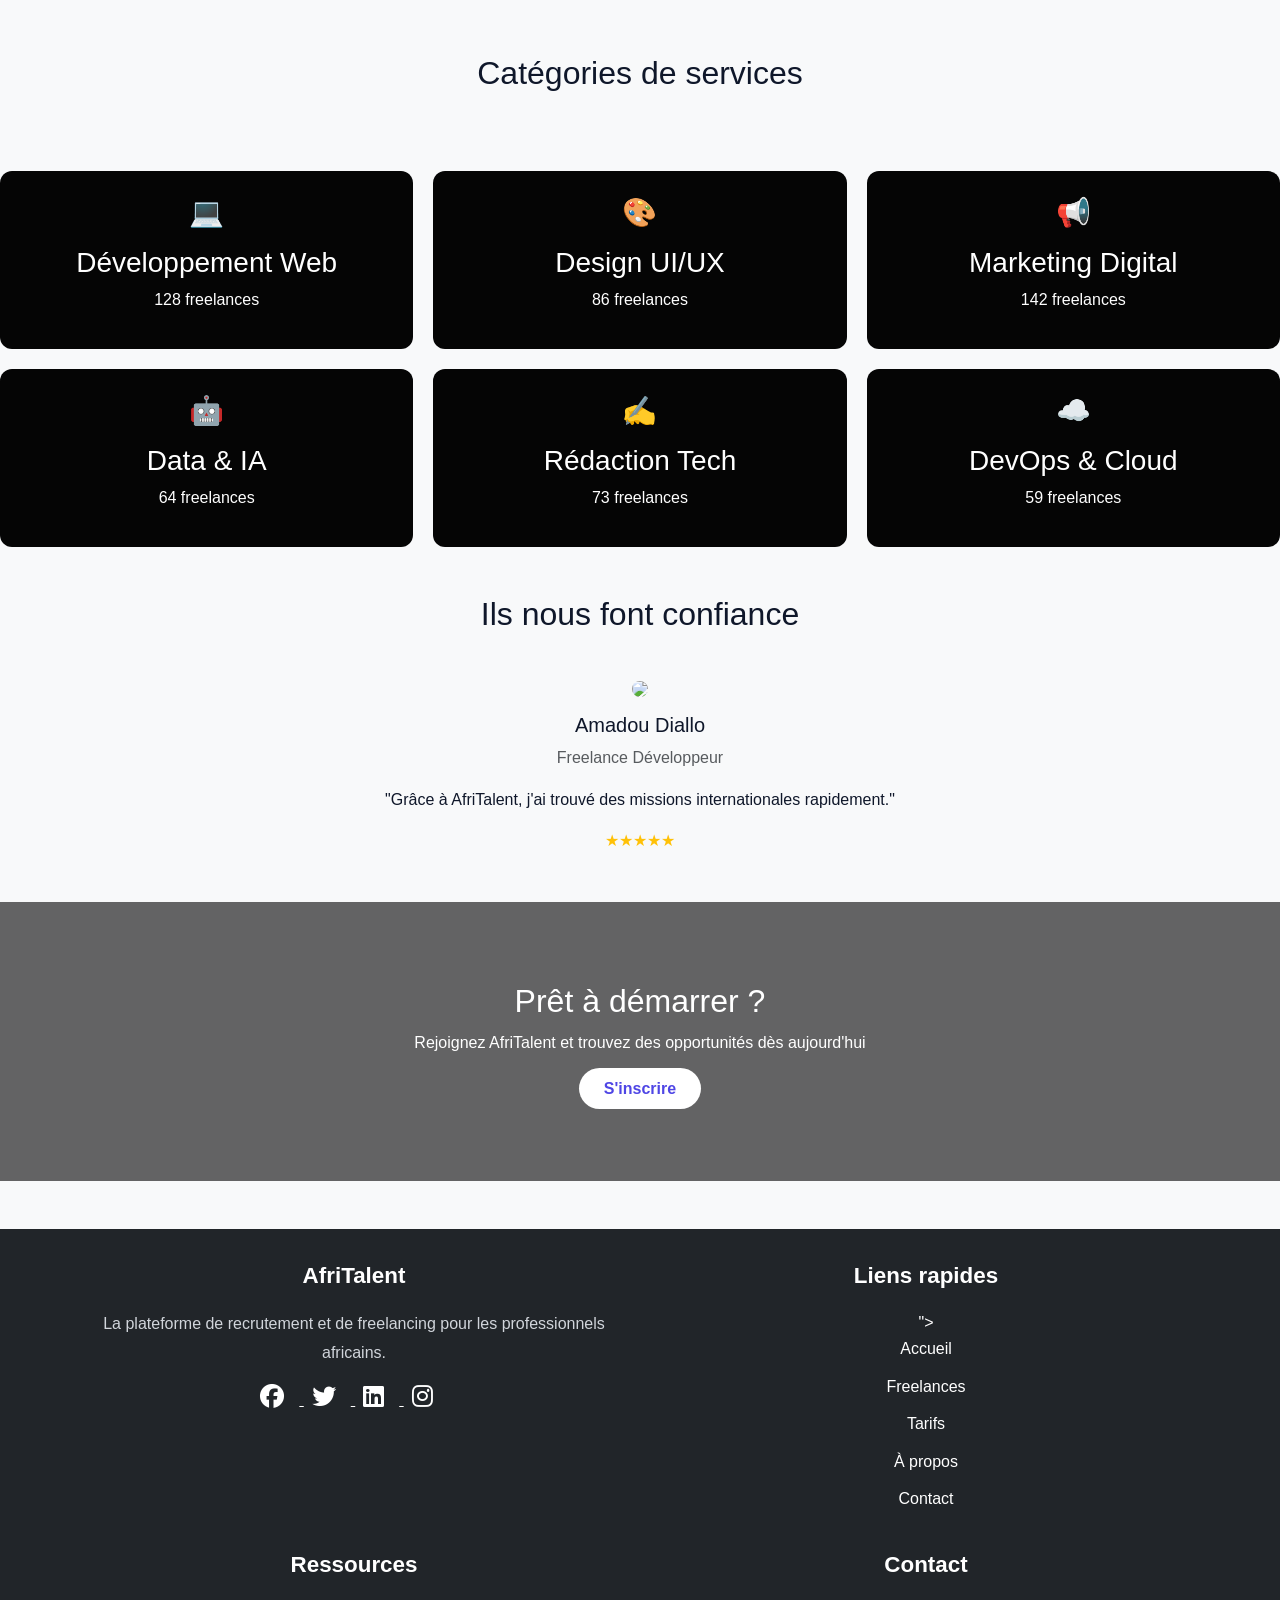
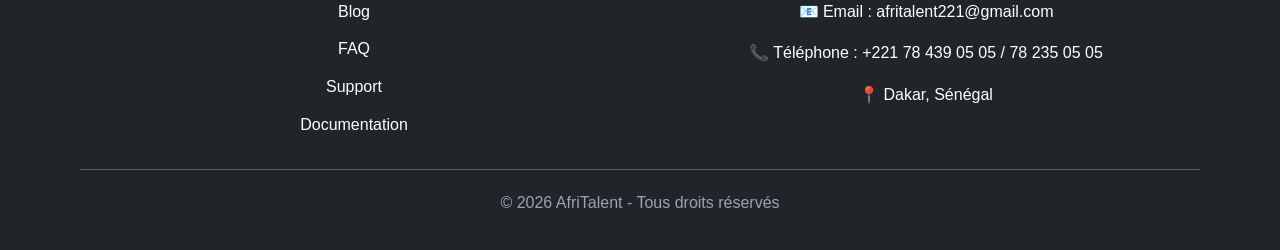
==== commit 8689e5b5: "JS :  compteurs animés au scroll et animations fade-in des sections" ====
--- a/index.html
+++ b/index.html
@@ -10,6 +10,12 @@
 rel="stylesheet"> 
 <!-- Votre feuille de style personnelle --> 
 <link rel="stylesheet" href="css/style.css">
+
+<link rel="stylesheet"
+href="https://cdnjs.cloudflare.com/ajax/libs/font-awesome/6.5.1/css/all.min.css">
+
+
+
 </head>
 <body> 
 <!-- Le contenu de la page sera ajoute ici --> 
@@ -35,7 +41,7 @@
                         <li class="nav-item"><a class="nav-link" href="index.html">Accueil</a></li>
                         <li class="nav-item"><a class="nav-link" href="freelances.html">Freelance</a></li>
                         <li class="nav-item"><a class="nav-link" href="tarifs.html">Tarif</a></li>
-                        <li class="nav-item"><a class="nav-link" href="about.html">À propo</a></li>
+                        <li class="nav-item"><a class="nav-link" href="about.html">À propos</a></li>
                         <li class="nav-item"><a class="nav-link" href="">Blogs</a></li>
                         <li class="nav-item"><a class="nav-link" href="contact.html">Contacts</a></li>
                     </ul>
@@ -50,12 +56,17 @@
 <main class="mt-5 pt-5">
     
             <!-- HERO -->
-            <section class="hero text-center">
-               
-            <div class="container">
-
-            <h1>Trouvez les meilleurs freelances tech en Afrique</h1>
-            <h2>Connectez-vous avec des talents qualifiés rapidement</h2>
+            <section class="hero text-center fade-in">
+                 <div class="container">
+                    <h1 class="display-4">Bienvenue sur AfriTalent</h1>
+                    <p class="lead">La plateforme de recrutement et de freelancing pour les professionnels africains.</p>
+                    <a href="#" class="btn btn-primary btn-lg">Rejoignez-nous</a>
+                </div>
+            
+             <!-- STATISTIQUES -->
+
+            <h2>Trouvez les meilleurs freelances tech en Afrique</h2>
+            <h3>Connectez-vous avec des talents qualifiés rapidement</h3>
 
             <div class="mt-4">
             <button class="btn btn-outline-primary">Je suis Freelance</button>
@@ -80,14 +91,17 @@
             </div>
             </div>
 
-            </div>
-       
             </section>
 
-<section class="bento-grid">
-       
+            <section style="height: 20px;"></section>
+
+             <!-- COMMENT ÇA MARCHE -->
+            <div class="container py-5">
+                <h2 class="text-center mb-4">Comment ça marche</h2>
+            
+        <section class="bento-grid">
+               
                 <div class="card card-1">
-                    
                     <div class="icon">🚀</div>
                     <h3>1. Créez un compte</h3>
                     <p>Inscrivez-vous gratuitement.</p>
@@ -112,30 +126,10 @@
                 </div>
 
                 </section>
-
-<!-- COMMENT ÇA MARCHE -->
-<section class="container py-5">
-<h2 class="text-center mb-4">Comment ça marche</h2>
-    <section style="height:50px;"></section>         
-                        <div class="row">
-                            <div class="col-md-4">
-                            <h4>Inscription</h4>
-                            <p>Créez votre compte gratuitement</p>
-                        </div>
-
-                        <div class="col-md-4">
-                            <h4>Trouvez une mission</h4>
-                            <p>Explorez les offres</p>
-                        </div>
-
-                        <div class="col-md-4">
-                            <h4>Travaillez</h4>
-                            <p>Collaborez facilement</p>
-                        </div>
-                            </div>
-                            </section>
-                                        
-                            </main>
+            </div>                            
+          </main>
+
+
                             <section style="height:50px;"></section>
                             <!-- Catégorie -->
         <section class="categories">
@@ -252,15 +246,93 @@
     
 
     <!-- FOOTER -->
-    <footer class="bg-dark text-white mt-5 p-4 text-center">
-        <p>© 2026 AfriTalent - Tous droits réservés</p>
-        <div class="container footer-container">
-        	<P>Email : afritalent221@gmail.com</P>
-        	<P>Téléphone : +221 78 439 05 05 / 78 235 05 05</P>
-        	<P>Dakar, Sénégal</P>
-        	<P>@ 2026 AfriTalent - tous droit Résérvés</P>
+    <footer class="bg-dark text-white mt-5 p-4">
+        <div class="container">
+            <div class="row gy-4">
+                <div class="col-12 col-md-6 col-lg-3 col-md-4">
+                    <h5 class="footer-title">
+                        AfriTalent
+                    </h5>
+                    <p class="footer-text">
+                        La plateforme de recrutement et de freelancing pour les professionnels africains.
+                    </p>
+
+                    <!-- les reseaux sociaux -->
+                    <div class="social-icons mt-3">
+                        <div class="icons"></div>
+                        <a href="https://facebook.com" class="text-white me-2">
+                            <i class="fa-brands fa-facebook"></i>
+                        </a>
+                        <a href="https://twitter.com" class="text-white me-2">
+                            <i class="fa-brands fa-twitter"></i>
+                        </a>
+                        <a href="https://linkedin.com" class="text-white me-2">
+                            <i class="fa-brands fa-linkedin"></i>
+                        </a>
+                        <a href="https://instagram.com" class="text-white">
+                            <i class="fa-brands fa-instagram"></i>
+                        </a>
+                    </div>
+                </div>
+               
+                <div class="col-12 col-md-6 col-lg-3 col-md-4">
+                    <h5 class="footer-title">Liens rapides</h5>
+                    <ul class="footer-links"  list-unstyled>">
+                        <li>
+                            <a href="index.html" class="text-white">Accueil</a>
+                        </li>
+                        <li>
+                            <a href="freelances.html" class="text-white">Freelances</a>
+                        </li>
+                        <li>
+                            <a href="tarifs.html" class="text-white">Tarifs</a>
+                        </li>
+                        <li>
+                            <a href="about.html" class="text-white">À propos</a>
+                        </li>
+                        <li>
+                            <a href="contact.html" class="text-white">Contact</a>
+                        </li>
+                    </ul>
+                </div>
+                <div class="col-12 col-md-6 col-lg-3 col-md-4">
+                    <h5 class="footer-title">
+                        Ressources
+                    </h5>
+                    <ul class="footer-links list-unstyled">
+                        <li>
+                            <a href="#" class="text-white">Blog</a>
+                        </li>
+                        <li>
+                            <a href="#" class="text-white">FAQ</a>
+                        </li>
+                        <li>
+                            <a href="#" class="text-white">Support</a>
+                        </li>
+                        <li>
+                            <a href="#" class="text-white">Documentation</a>
+                        </li>
+                    </ul>
+                </div>
+                
+                 <div class="col-12 col-md-6 col-lg-3 col-md-4">
+                    <h5 class="footer-title">
+                        Contact
+                    </h5>
+                    <p> 📧 Email : afritalent221@gmail.com</p>
+                    <p> 📞 Téléphone : +221 78 439 05 05 / 78 235 05 05</p>
+                    <p> 📍 Dakar, Sénégal</p>
+                </div>
+            </div>
+            <hr class="bg-light">
+            <div class="footer-bottom">
+                <p class="mb-0">
+                    © 2026 AfriTalent - Tous droits réservés
+                </p>
+            </div>
         </div>              
-        </footer>
+    </footer>
+       
          <button id="topBtn">↑</button>
 
           <!-- Bootstrap JS -->
--- a/css/style.css
+++ b/css/style.css
@@ -27,6 +27,7 @@
   background-color: var(--color-light);
   color: var(--color-dark);
   line-height: 1.6;
+  overflow-x: hidden;
   
 }
 
@@ -56,8 +57,17 @@
   padding: 5px 0;
 }
 
-
-
+.hero{
+
+    height: 100vh;
+    background:
+    linear-gradient(rgba(0,0,0,0.5),
+    rgba(0,0,0,0.5)),
+    url('https://images.unsplash.com/photo-1521737604893-d14cc237f11d');
+    background-size: cover;
+    background-position: center;
+    color: white;
+}
 
 /* Section avec image de fond */
 .cta {
@@ -129,6 +139,8 @@
   top: 0;
   left: 0;
   border-radius: 15px;
+  color: white;
+ 
 }
 
 /* Effet au survol */
@@ -148,45 +160,34 @@
 
 .bento-grid {
   display: grid;
-  grid-template-columns: repeat(4, 1fr);
-  grid-auto-rows: 180px;
+  grid-template-columns: repeat(3, 1fr);
   gap: 20px;
-  padding: 40px;
-  text-align: center;
-  padding: 20px;
-  background: white;
-  border-radius: 12px;
-  flex: 1 1 30%;     
-  flex-wrap: wrap;   
-}
+}
+
+
 
 .bento-grid-1 {
   display: grid;
   grid-template-columns: repeat(6, 1fr);
   grid-auto-rows: 180px;
   gap: 20px;
-  padding: 40px;
   text-align: center;
   padding: 20px;
-  background: white;
-  border-radius: 12px;
-  flex: 1 1 30%;     
-  gap: 20px;
-  flex-wrap: wrap;   
 }
 
 /* Base card */
 .card {
   background: #323232;
   color: rgb(255, 255, 255);
-  border-radius: 16px;
-  padding: 20px;
+  border-radius: 20px;
+  padding: 30px;
   position: relative;
   overflow: hidden;
   display: flex;
   flex-direction: column;
   justify-content: center;
   text-align: center;
+  border: 1px solid #e0e0e0;
   
 }
 
@@ -200,48 +201,58 @@
 /* --- Bento layout (asymétrie) --- */
 .card-1 {
   grid-column: span 2;
+  background: #1a1a2e;
+  color: white;
 }
 
 .card-2 {
-  grid-column: span 2;
+ 
+  background: #E8521A;
+  color: white;
 }
 
 .card-3 {
-  grid-column: span 2;
+  
+  background:#f0f0f0;
+  color: #333;
 }
 
 .card-4 {
   grid-column: span 2;
-}
-.card-5{
+  background: #F8F5F0;
+  color: #333;
+}
+
+.bento-grid-1 .card-1 {
+  grid-column: span 2;
+  grid-row: span 2;
+}
+.bento-grid-1 .card-2 {
+  grid-column: span 2;
+}
+.bento-grid-1 .card-3 {
+  grid-column: span 2;
+  background:#f0f0f0;
+  color: #333;
+}
+.bento-grid-1 .card-4 {
+  grid-column: span 2;
+  background: #d8d4cc;
+  color: #333;
+}
+.bento-grid-1 .card-5{
   grid-column: span 2;
   background:#323232;
   color: white;
-  border-radius:16px;
-  padding: 20px;
-  
-}
-  
-
-.card-6{
-  grid-column: span 2;
-  background:#323232;
-  color: white;
-  border-radius:16px;
-  padding: 20px;
-}
-
-.card-5:hover{
-  box-shadow: 
-    0 0 10px rgba(0, 0, 0, 0.5),
-    0 0 20px rgba(0, 0, 0, 0.4),
-    0 0 40px rgba(0, 0, 0, 0.3);
-}
-.card-6:hover{
-  box-shadow: 
-    0 0 10px rgba(0, 0, 0, 0.5),
-    0 0 20px rgba(0, 0, 0, 0.4),
-    0 0 40px rgba(0, 0, 0, 0.3);
+ 
+}
+  
+
+.bento-grid-1 .card-6{
+  grid-column: span 6 ;
+  background:#931616;
+  color: white;
+ 
 }
 
 
@@ -306,6 +317,54 @@
     }
 }
 
+/* Titres */
+.footer-title{
+  font-size: 1.4rem;
+  margin-bottom: 20px;
+  font-weight: bold;
+}
+/* Texte */
+.footer-text{
+  color: #d1d5db;
+  line-height: 1.8;
+}
+/* Liens */
+.footer-links{
+  list-style: none;
+  padding: 0;
+}
+.footer-links li{
+  margin-bottom: 12px;
+}
+.footer-links a{
+  color: #d1d5db;
+  text-decoration: none;
+  transition: 0.3s;
+}
+.footer-links a:hover{
+  color: #3b82f6;
+  padding-left: 5px;
+}
+
+/* Réseaux sociaux */
+.social-icons i{
+  color: white;
+  font-size: 1.5rem;
+  margin-right: 15px;
+  transition: 0.3s;
+}
+
+.social-icons i:hover{
+  color: #3b82f6;
+}
+
+/* Bas du footer */
+.footer-bottom{
+  text-align: center;
+  margin-top: 20px;
+  color: #9ca3af;
+}
+
 .dark-mode{
     background-color: #121212;
     color: white;
@@ -331,4 +390,16 @@
 /* Effet hover */
 #topBtn:hover{
   background-color: #333;
+}
+
+/* Etat initial */
+.fade-in{
+  opacity: 0;
+  transform: translateY(40px);
+  transition: all 1s ease;
+}
+/* Quand visible */
+.fade-in.show{
+  opacity: 1;
+  transform: translateY(0);
 }
